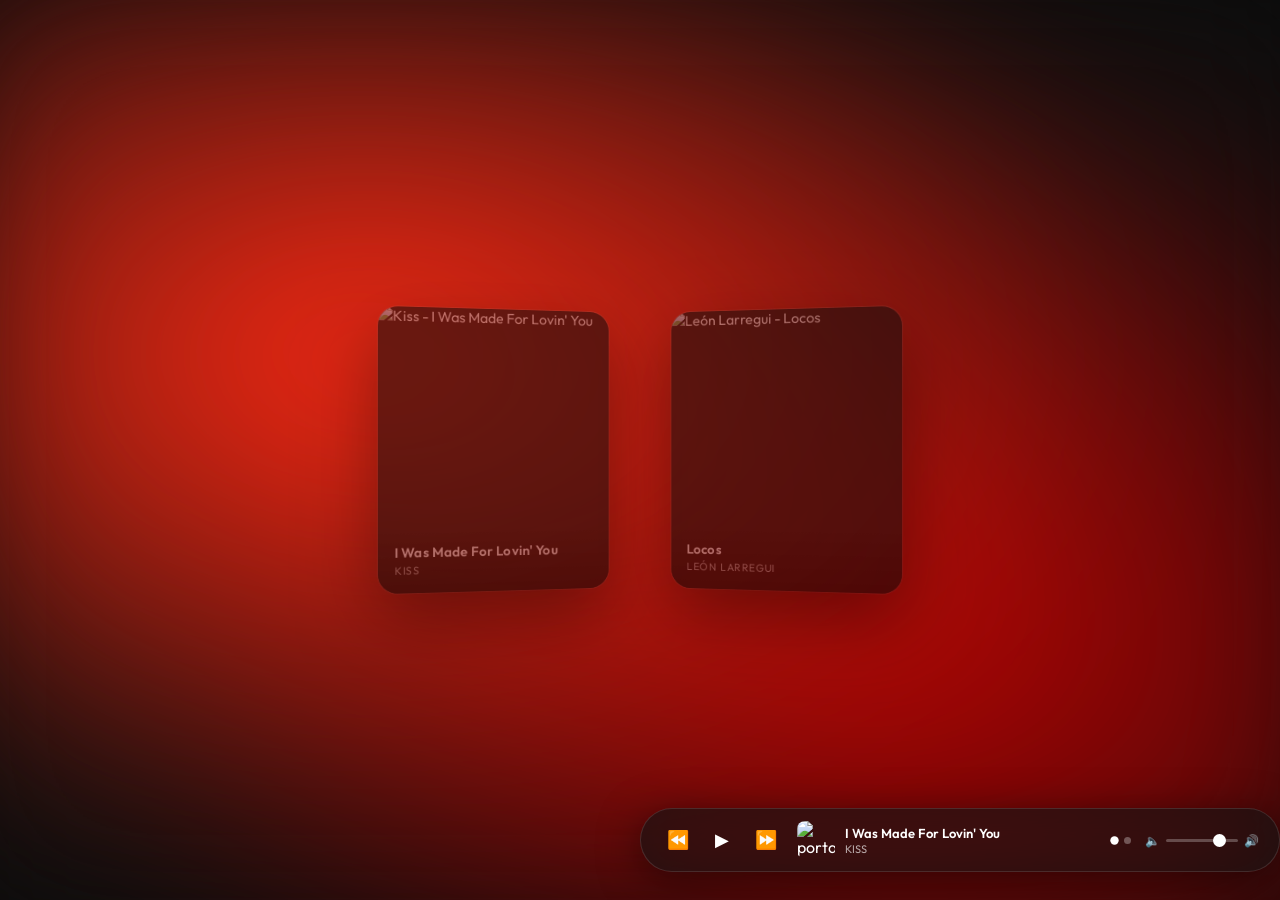
==== index.html @ 0293a6cf "Add audio reactor and waveform visualizer - Created index.html for the main audio reactor interface " ====
<!DOCTYPE html>
<html lang="es">
<head>
  <meta charset="UTF-8" />
  <meta name="viewport" content="width=device-width, initial-scale=1.0"/>
  <title>Audio Reactor</title>

  <!-- Google Fonts -->
  <link rel="preconnect" href="https://fonts.googleapis.com">
  <link href="https://fonts.googleapis.com/css2?family=SF+Pro+Display:wght@300;400;600;700&family=Outfit:wght@300;400;600;700&display=swap" rel="stylesheet">

  <!-- p5.js desde CDN -->
  <script src="https://cdnjs.cloudflare.com/ajax/libs/p5.js/1.9.0/p5.min.js"></script>
  <script src="https://cdnjs.cloudflare.com/ajax/libs/p5.js/1.9.0/addons/p5.sound.min.js"></script>

  <!-- CSS -->
  <link rel="stylesheet" href="css/style.css" />
</head>
<body>

  <!-- Fondo dinámico que cambia de color según la canción -->
  <div id="bg-blur"></div>

  <!-- Contenedor principal -->
  <main class="stage">

    <!-- Carrusel de tarjetas -->
    <section class="carousel" id="carousel">

      <!-- ─── CANCIÓN 1: KISS ─── -->
      <div class="card" data-index="0" data-song="kiss">
        <div class="card-inner">
          <img class="card-art" src="img/kiss.jpg" alt="Kiss - I Was Made For Lovin' You" />
          <canvas class="card-canvas" id="canvas-0"></canvas>
          <div class="card-overlay">
            <p class="card-title">I Was Made For Lovin' You</p>
            <p class="card-artist">KISS</p>
          </div>
          <div class="hold-hint">
            <span class="hold-icon">▶</span>
            <span>Mantén para reproducir</span>
          </div>
        </div>
      </div>

      <!-- ─── CANCIÓN 2: LOCOS ─── -->
      <div class="card" data-index="1" data-song="leon">
        <div class="card-inner">
          <img class="card-art" src="img/leon.jpg" alt="León Larregui - Locos" />
          <canvas class="card-canvas" id="canvas-1"></canvas>
          <div class="card-overlay">
            <p class="card-title">Locos</p>
            <p class="card-artist">León Larregui</p>
          </div>
          <div class="hold-hint">
            <span class="hold-icon">▶</span>
            <span>Mantén para reproducir</span>
          </div>
        </div>
      </div>

    </section>

    <!-- Barra de navegación inferior tipo Apple Music -->
    <nav class="player-bar" id="player-bar">
      <button class="nav-btn" id="btn-prev" title="Anterior">&#9194;</button>
      <button class="nav-btn" id="btn-play" title="Play/Pause">&#9654;</button>
      <button class="nav-btn" id="btn-next" title="Siguiente">&#9193;</button>

      <div class="now-playing" id="now-playing">
        <img class="np-thumb" id="np-thumb" src="img/kiss.jpg" alt="portada" />
        <div class="np-info">
          <span class="np-title" id="np-title">I Was Made For Lovin' You</span>
          <span class="np-artist" id="np-artist">KISS</span>
        </div>
      </div>

      <div class="nav-dots">
        <span class="dot active" data-dot="0"></span>
        <span class="dot" data-dot="1"></span>
      </div>

      <div class="volume-wrap">
        <span>🔈</span>
        <input type="range" id="volume-slider" min="0" max="1" step="0.01" value="0.8" />
        <span>🔊</span>
      </div>
    </nav>

  </main>

  <!-- JS Principal -->
  <script src="js/AudioEngine.js"></script>
  <script src="js/visualizers/BarsVisualizer.js"></script>
  <script src="js/visualizers/WaveVisualizer.js"></script>
  <script src="js/Navigator.js"></script>
  <script src="js/main.js"></script>

</body>
</html>
---- css/style.css ----
/* ============================================================
   AUDIO REACTOR — style.css
   Apple Music–inspired. Fondo translúcido dinámico por canción.
   ============================================================ */
 
/* ── RESET & BASE ── */
*, *::before, *::after { box-sizing: border-box; margin: 0; padding: 0; }
 
:root {
  /* Paleta KISS: rojo sangre + negro */
  --kiss-c1: #c0392b;
  --kiss-c2: #7b0e0e;
  --kiss-c3: #ff6b6b;
 
  /* Paleta LOCOS: teal / morado */
  --leon-c1: #1a535c;
  --leon-c2: #4ecdc4;
  --leon-c3: #a29bfe;
 
  /* Activa al inicio */
  --bg-c1: var(--kiss-c1);
  --bg-c2: var(--kiss-c2);
  --accent: var(--kiss-c3);
 
  --card-w: 260px;
  --card-h: 320px;
  --card-w-active: 310px;
  --card-h-active: 380px;
 
  --glass: rgba(255,255,255,0.08);
  --glass-border: rgba(255,255,255,0.18);
  --text-main: #ffffff;
  --text-sub: rgba(255,255,255,0.65);
  --radius: 22px;
  --font: 'Outfit', sans-serif;
}
 
html, body {
  width: 100%; height: 100%;
  overflow: hidden;
  font-family: var(--font);
  color: var(--text-main);
  background: #0a0a0a;
}
 
/* ── FONDO BLUR DINÁMICO ── */
#bg-blur {
  position: fixed;
  inset: 0;
  background: radial-gradient(ellipse at 30% 40%, var(--bg-c1) 0%, transparent 60%),
              radial-gradient(ellipse at 70% 70%, var(--bg-c2) 0%, transparent 60%),
              #0d0d0d;
  filter: blur(80px) saturate(1.6);
  transform: scale(1.1);
  transition: background 1.2s ease;
  z-index: 0;
}
 
/* capa de grano sutil encima del fondo */
#bg-blur::after {
  content: '';
  position: absolute;
  inset: 0;
  background-image: url("data:image/svg+xml,%3Csvg viewBox='0 0 200 200' xmlns='http://www.w3.org/2000/svg'%3E%3Cfilter id='n'%3E%3CfeTurbulence type='fractalNoise' baseFrequency='0.9' numOctaves='4' stitchTiles='stitch'/%3E%3C/filter%3E%3Crect width='100%25' height='100%25' filter='url(%23n)' opacity='0.06'/%3E%3C/svg%3E");
  opacity: 0.25;
  pointer-events: none;
}
 
/* ── STAGE ── */
.stage {
  position: relative;
  z-index: 1;
  width: 100vw;
  height: 100vh;
  display: flex;
  flex-direction: column;
  align-items: center;
  justify-content: center;
  gap: 40px;
}
 
/* ── CARRUSEL ── */
.carousel {
  display: flex;
  align-items: center;
  justify-content: center;
  gap: 28px;
  perspective: 1000px;
}
 
/* ── TARJETA BASE ── */
.card {
  width: var(--card-w);
  height: var(--card-h);
  border-radius: var(--radius);
  cursor: pointer;
  transition: transform 0.5s cubic-bezier(.34,1.56,.64,1),
              width 0.5s ease, height 0.5s ease,
              opacity 0.5s ease, filter 0.5s ease;
  transform: rotateY(12deg) scale(0.88);
  opacity: 0.55;
  filter: brightness(0.7) saturate(0.7);
  flex-shrink: 0;
  position: relative;
}
 
/* segunda tarjeta espejada */
.card:last-child {
  transform: rotateY(-12deg) scale(0.88);
}
 
/* tarjeta activa */
.card.active {
  width: var(--card-w-active);
  height: var(--card-h-active);
  transform: rotateY(0deg) scale(1);
  opacity: 1;
  filter: brightness(1) saturate(1);
  z-index: 10;
}
 
/* tarjeta con reproducción activa */
.card.playing .card-art { opacity: 0.25; }
.card.playing .card-canvas { opacity: 1; }
.card.playing .hold-hint { opacity: 0; }
 
/* ── INNER ── */
.card-inner {
  position: relative;
  width: 100%;
  height: 100%;
  border-radius: var(--radius);
  overflow: hidden;
  background: #111;
  box-shadow: 0 30px 80px rgba(0,0,0,0.7),
              0 0 0 1px var(--glass-border);
}
 
/* Portada */
.card-art {
  position: absolute;
  inset: 0;
  width: 100%;
  height: 100%;
  object-fit: cover;
  transition: opacity 0.6s ease;
  z-index: 1;
}
 
/* Canvas del visualizador (encima de la portada) */
.card-canvas {
  position: absolute;
  inset: 0;
  width: 100% !important;
  height: 100% !important;
  opacity: 0;
  transition: opacity 0.5s ease;
  z-index: 2;
}
 
/* Overlay degradé inferior */
.card-overlay {
  position: absolute;
  bottom: 0; left: 0; right: 0;
  padding: 20px 18px 18px;
  background: linear-gradient(to top, rgba(0,0,0,0.85) 0%, transparent 100%);
  z-index: 4;
}
 
.card-title {
  font-size: 15px;
  font-weight: 600;
  line-height: 1.3;
  letter-spacing: 0.01em;
}
 
.card-artist {
  font-size: 12px;
  color: var(--text-sub);
  margin-top: 3px;
  letter-spacing: 0.05em;
  text-transform: uppercase;
}
 
/* ── HOLD HINT ── */
.hold-hint {
  position: absolute;
  inset: 0;
  display: flex;
  flex-direction: column;
  align-items: center;
  justify-content: center;
  gap: 8px;
  background: rgba(0,0,0,0.3);
  backdrop-filter: blur(4px);
  color: rgba(255,255,255,0.9);
  font-size: 13px;
  font-weight: 400;
  letter-spacing: 0.04em;
  opacity: 0;
  transition: opacity 0.3s ease;
  z-index: 5;
  pointer-events: none;
}
 
.hold-icon {
  font-size: 32px;
  display: block;
  animation: pulse-icon 1.6s ease-in-out infinite;
}
 
@keyframes pulse-icon {
  0%, 100% { transform: scale(1); opacity: 0.9; }
  50% { transform: scale(1.15); opacity: 1; }
}
 
/* Mostrar hint en hover de la tarjeta activa (no playing) */
.card.active:not(.playing):hover .hold-hint,
.card.active:not(.playing).touch-hold .hold-hint {
  opacity: 1;
}
 
/* ── BARRA PLAYER INFERIOR ── */
.player-bar {
  position: fixed;
  bottom: 28px;
  left: 50%;
  transform: translateX(-50%);
  width: min(640px, 92vw);
  height: 64px;
  background: rgba(20,20,20,0.72);
  backdrop-filter: blur(30px) saturate(1.8);
  -webkit-backdrop-filter: blur(30px) saturate(1.8);
  border-radius: 50px;
  border: 1px solid rgba(255,255,255,0.12);
  box-shadow: 0 8px 40px rgba(0,0,0,0.5);
  display: flex;
  align-items: center;
  padding: 0 20px;
  gap: 14px;
  z-index: 100;
}
 
/* Botones de navegación */
.nav-btn {
  background: none;
  border: none;
  color: var(--text-main);
  font-size: 18px;
  cursor: pointer;
  padding: 4px 6px;
  border-radius: 8px;
  transition: opacity 0.2s, background 0.2s;
  flex-shrink: 0;
}
 
.nav-btn:hover { background: rgba(255,255,255,0.1); }
.nav-btn:active { opacity: 0.6; }
 
/* Now playing info */
.now-playing {
  display: flex;
  align-items: center;
  gap: 10px;
  flex: 1;
  min-width: 0;
}
 
.np-thumb {
  width: 38px;
  height: 38px;
  border-radius: 8px;
  object-fit: cover;
  flex-shrink: 0;
}
 
.np-info {
  display: flex;
  flex-direction: column;
  min-width: 0;
}
 
.np-title {
  font-size: 13px;
  font-weight: 600;
  white-space: nowrap;
  overflow: hidden;
  text-overflow: ellipsis;
}
 
.np-artist {
  font-size: 11px;
  color: var(--text-sub);
  margin-top: 1px;
}
 
/* Dots indicadores */
.nav-dots {
  display: flex;
  gap: 6px;
  flex-shrink: 0;
}
 
.dot {
  width: 7px;
  height: 7px;
  border-radius: 50%;
  background: rgba(255,255,255,0.3);
  cursor: pointer;
  transition: background 0.3s, transform 0.3s;
}
 
.dot.active {
  background: #fff;
  transform: scale(1.2);
}
 
/* Volumen */
.volume-wrap {
  display: flex;
  align-items: center;
  gap: 6px;
  flex-shrink: 0;
  font-size: 12px;
}
 
#volume-slider {
  -webkit-appearance: none;
  appearance: none;
  width: 72px;
  height: 3px;
  border-radius: 3px;
  background: rgba(255,255,255,0.25);
  outline: none;
  cursor: pointer;
}
 
#volume-slider::-webkit-slider-thumb {
  -webkit-appearance: none;
  width: 13px; height: 13px;
  border-radius: 50%;
  background: #fff;
  cursor: pointer;
  transition: transform 0.2s;
}
 
#volume-slider::-webkit-slider-thumb:hover { transform: scale(1.2); }
 
/* ── TEMA KISS (rojo/negro) ── */
body.theme-kiss { --bg-c1: #8b0000; --bg-c2: #2d0000; --accent: #ff4444; }
 
/* ── TEMA LEON (teal/morado) ── */
body.theme-leon { --bg-c1: #0d3b47; --bg-c2: #2d1b69; --accent: #4ecdc4; }
 
/* ── RESPONSIVE MÓVIL ── */
@media (max-width: 600px) {
  :root {
    --card-w: 200px;
    --card-h: 250px;
    --card-w-active: 240px;
    --card-h-active: 300px;
  }
 
  .carousel { gap: 16px; }
 
  .card-title { font-size: 13px; }
  .card-artist { font-size: 11px; }
 
  .volume-wrap { display: none; }
 
  .player-bar {
    width: 94vw;
    bottom: 16px;
    gap: 10px;
    padding: 0 14px;
  }
}
 
/* ── ANIMACIÓN ENTRADA ── */
@keyframes fadeSlideUp {
  from { opacity: 0; transform: translateY(30px); }
  to   { opacity: 1; transform: translateY(0); }
}
 
.carousel { animation: fadeSlideUp 0.8s ease both; }
.player-bar { animation: fadeSlideUp 0.8s 0.2s ease both; }
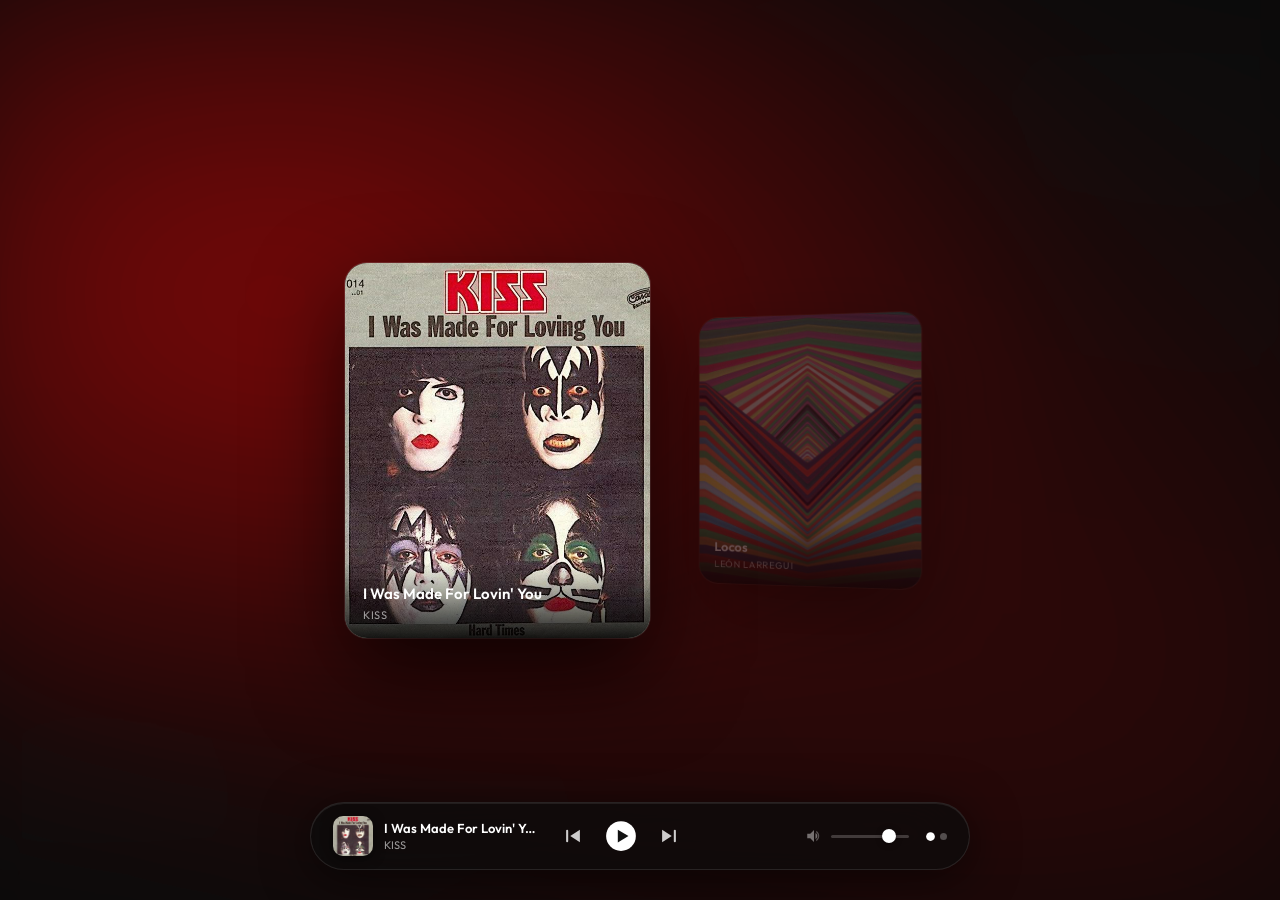
==== commit 00b40623: "feat: update styles and functionality for audio reactor v2 - Redesigned CSS for a centered player ba" ====
--- a/index.html
+++ b/index.html
@@ -4,46 +4,43 @@
   <meta charset="UTF-8" />
   <meta name="viewport" content="width=device-width, initial-scale=1.0"/>
   <title>Audio Reactor</title>
-
-  <!-- Google Fonts -->
   <link rel="preconnect" href="https://fonts.googleapis.com">
-  <link href="https://fonts.googleapis.com/css2?family=SF+Pro+Display:wght@300;400;600;700&family=Outfit:wght@300;400;600;700&display=swap" rel="stylesheet">
-
-  <!-- p5.js desde CDN -->
-  <script src="https://cdnjs.cloudflare.com/ajax/libs/p5.js/1.9.0/p5.min.js"></script>
-  <script src="https://cdnjs.cloudflare.com/ajax/libs/p5.js/1.9.0/addons/p5.sound.min.js"></script>
-
-  <!-- CSS -->
+  <link href="https://fonts.googleapis.com/css2?family=Outfit:wght@300;400;600;700&display=swap" rel="stylesheet">
   <link rel="stylesheet" href="css/style.css" />
 </head>
 <body>
 
-  <!-- Fondo dinámico que cambia de color según la canción -->
+  <!-- Canvas de fondo reactivo -->
+  <canvas id="bg-canvas"></canvas>
+  <!-- Fondo blur de color -->
   <div id="bg-blur"></div>
 
-  <!-- Contenedor principal -->
   <main class="stage">
 
-    <!-- Carrusel de tarjetas -->
     <section class="carousel" id="carousel">
 
-      <!-- ─── CANCIÓN 1: KISS ─── -->
+      <!-- CANCIÓN 1: KISS -->
       <div class="card" data-index="0" data-song="kiss">
         <div class="card-inner">
-          <img class="card-art" src="img/kiss.jpg" alt="Kiss - I Was Made For Lovin' You" />
+          <img class="card-art" src="img/kiss.jpg" alt="Kiss" />
           <canvas class="card-canvas" id="canvas-0"></canvas>
           <div class="card-overlay">
             <p class="card-title">I Was Made For Lovin' You</p>
             <p class="card-artist">KISS</p>
           </div>
           <div class="hold-hint">
-            <span class="hold-icon">▶</span>
-            <span>Mantén para reproducir</span>
+            <!-- Ícono play SVG custom -->
+            <svg class="hold-icon-svg" viewBox="0 0 60 60" fill="none" xmlns="http://www.w3.org/2000/svg">
+              <circle cx="30" cy="30" r="28" stroke="white" stroke-width="2" opacity="0.6"/>
+              <circle cx="30" cy="30" r="28" stroke="white" stroke-width="2" stroke-dasharray="176" stroke-dashoffset="176" class="hint-ring"/>
+              <polygon points="24,18 44,30 24,42" fill="white"/>
+            </svg>
+            <span>Mantén presionado</span>
           </div>
         </div>
       </div>
 
-      <!-- ─── CANCIÓN 2: LOCOS ─── -->
+      <!-- CANCIÓN 2: LOCOS -->
       <div class="card" data-index="1" data-song="leon">
         <div class="card-inner">
           <img class="card-art" src="img/leon.jpg" alt="León Larregui - Locos" />
@@ -53,20 +50,22 @@
             <p class="card-artist">León Larregui</p>
           </div>
           <div class="hold-hint">
-            <span class="hold-icon">▶</span>
-            <span>Mantén para reproducir</span>
+            <svg class="hold-icon-svg" viewBox="0 0 60 60" fill="none" xmlns="http://www.w3.org/2000/svg">
+              <circle cx="30" cy="30" r="28" stroke="white" stroke-width="2" opacity="0.6"/>
+              <circle cx="30" cy="30" r="28" stroke="white" stroke-width="2" stroke-dasharray="176" stroke-dashoffset="176" class="hint-ring"/>
+              <polygon points="24,18 44,30 24,42" fill="white"/>
+            </svg>
+            <span>Mantén presionado</span>
           </div>
         </div>
       </div>
 
     </section>
 
-    <!-- Barra de navegación inferior tipo Apple Music -->
+    <!-- ── BARRA PLAYER CENTRADA ── -->
     <nav class="player-bar" id="player-bar">
-      <button class="nav-btn" id="btn-prev" title="Anterior">&#9194;</button>
-      <button class="nav-btn" id="btn-play" title="Play/Pause">&#9654;</button>
-      <button class="nav-btn" id="btn-next" title="Siguiente">&#9193;</button>
 
+      <!-- Miniatura + info -->
       <div class="now-playing" id="now-playing">
         <img class="np-thumb" id="np-thumb" src="img/kiss.jpg" alt="portada" />
         <div class="np-info">
@@ -75,21 +74,63 @@
         </div>
       </div>
 
+      <!-- Controles centrales -->
+      <div class="controls">
+
+        <!-- Anterior -->
+        <button class="nav-btn" id="btn-prev" title="Anterior">
+          <svg viewBox="0 0 32 32" fill="none" xmlns="http://www.w3.org/2000/svg">
+            <rect x="6" y="7" width="3" height="18" rx="1.5" fill="currentColor"/>
+            <path d="M26 7L12 16L26 25V7Z" fill="currentColor"/>
+          </svg>
+        </button>
+
+        <!-- Play / Pause -->
+        <button class="nav-btn play-btn" id="btn-play" title="Play/Pause">
+          <!-- Estado PLAY -->
+          <svg class="icon-play" viewBox="0 0 32 32" fill="none" xmlns="http://www.w3.org/2000/svg">
+            <circle cx="16" cy="16" r="14" fill="white"/>
+            <polygon points="13,10 23,16 13,22" fill="#111"/>
+          </svg>
+          <!-- Estado PAUSE (oculto por defecto) -->
+          <svg class="icon-pause" viewBox="0 0 32 32" fill="none" xmlns="http://www.w3.org/2000/svg" style="display:none">
+            <circle cx="16" cy="16" r="14" fill="white"/>
+            <rect x="11" y="10" width="3.5" height="12" rx="1.5" fill="#111"/>
+            <rect x="17.5" y="10" width="3.5" height="12" rx="1.5" fill="#111"/>
+          </svg>
+        </button>
+
+        <!-- Siguiente -->
+        <button class="nav-btn" id="btn-next" title="Siguiente">
+          <svg viewBox="0 0 32 32" fill="none" xmlns="http://www.w3.org/2000/svg">
+            <rect x="23" y="7" width="3" height="18" rx="1.5" fill="currentColor"/>
+            <path d="M6 7L20 16L6 25V7Z" fill="currentColor"/>
+          </svg>
+        </button>
+
+      </div>
+
+      <!-- Volumen -->
+      <div class="volume-wrap">
+        <!-- Ícono volumen SVG -->
+        <svg viewBox="0 0 24 24" fill="none" class="vol-icon" xmlns="http://www.w3.org/2000/svg">
+          <path d="M3 9v6h4l5 5V4L7 9H3z" fill="currentColor" opacity="0.7"/>
+          <path d="M16.5 12c0-1.77-1.02-3.29-2.5-4.03v8.06c1.48-.74 2.5-2.26 2.5-4.03z" fill="currentColor" opacity="0.7"/>
+          <path d="M19 12c0 2.93-1.6 5.5-4 6.93v-2.16c1.48-1.17 2.5-2.93 2.5-4.77 0-1.84-1.02-3.6-2.5-4.77V5.07C17.4 6.5 19 9.07 19 12z" fill="currentColor" opacity="0.5"/>
+        </svg>
+        <input type="range" id="volume-slider" min="0" max="1" step="0.01" value="0.8" />
+      </div>
+
+      <!-- Dots indicadores -->
       <div class="nav-dots">
         <span class="dot active" data-dot="0"></span>
         <span class="dot" data-dot="1"></span>
       </div>
 
-      <div class="volume-wrap">
-        <span>🔈</span>
-        <input type="range" id="volume-slider" min="0" max="1" step="0.01" value="0.8" />
-        <span>🔊</span>
-      </div>
     </nav>
 
   </main>
 
-  <!-- JS Principal -->
   <script src="js/AudioEngine.js"></script>
   <script src="js/visualizers/BarsVisualizer.js"></script>
   <script src="js/visualizers/WaveVisualizer.js"></script>
--- a/css/style.css
+++ b/css/style.css
@@ -1,115 +1,134 @@
 /* ============================================================
-   AUDIO REACTOR — style.css
-   Apple Music–inspired. Fondo translúcido dinámico por canción.
+   AUDIO REACTOR — style.css  (versión 2)
+   Barra centrada, iconos SVG, fondo reactivo, respuesta inmediata
    ============================================================ */
- 
-/* ── RESET & BASE ── */
+
 *, *::before, *::after { box-sizing: border-box; margin: 0; padding: 0; }
- 
+
 :root {
-  /* Paleta KISS: rojo sangre + negro */
-  --kiss-c1: #c0392b;
-  --kiss-c2: #7b0e0e;
-  --kiss-c3: #ff6b6b;
- 
-  /* Paleta LOCOS: teal / morado */
-  --leon-c1: #1a535c;
-  --leon-c2: #4ecdc4;
-  --leon-c3: #a29bfe;
- 
-  /* Activa al inicio */
+  --kiss-c1: #8b0000;
+  --kiss-c2: #2d0000;
+  --kiss-accent: #ff4444;
+
+  --leon-c1: #0d3b47;
+  --leon-c2: #2d1b69;
+  --leon-accent: #4ecdc4;
+
   --bg-c1: var(--kiss-c1);
   --bg-c2: var(--kiss-c2);
-  --accent: var(--kiss-c3);
- 
-  --card-w: 260px;
-  --card-h: 320px;
-  --card-w-active: 310px;
-  --card-h-active: 380px;
- 
-  --glass: rgba(255,255,255,0.08);
-  --glass-border: rgba(255,255,255,0.18);
+  --accent: var(--kiss-accent);
+
+  --card-w: 255px;
+  --card-h: 315px;
+  --card-w-active: 305px;
+  --card-h-active: 375px;
+
+  --glass-border: rgba(255,255,255,0.15);
   --text-main: #ffffff;
-  --text-sub: rgba(255,255,255,0.65);
+  --text-sub: rgba(255,255,255,0.6);
   --radius: 22px;
   --font: 'Outfit', sans-serif;
 }
- 
+
 html, body {
   width: 100%; height: 100%;
   overflow: hidden;
   font-family: var(--font);
   color: var(--text-main);
-  background: #0a0a0a;
-}
- 
-/* ── FONDO BLUR DINÁMICO ── */
+  background: #080808;
+}
+
+/* ══════════════════════════════════════
+   FONDO: canvas reactivo + blur de color
+   ══════════════════════════════════════ */
+
+/* Canvas que dibuja el visualizador en el fondo */
+#bg-canvas {
+  position: fixed;
+  inset: 0;
+  width: 100%;
+  height: 100%;
+  z-index: 0;
+  opacity: 0;
+  transition: opacity 0.6s ease;
+  pointer-events: none;
+}
+
+#bg-canvas.active { opacity: 1; }
+
+/* Capa de color blur encima del canvas */
 #bg-blur {
   position: fixed;
   inset: 0;
-  background: radial-gradient(ellipse at 30% 40%, var(--bg-c1) 0%, transparent 60%),
-              radial-gradient(ellipse at 70% 70%, var(--bg-c2) 0%, transparent 60%),
-              #0d0d0d;
-  filter: blur(80px) saturate(1.6);
-  transform: scale(1.1);
-  transition: background 1.2s ease;
-  z-index: 0;
-}
- 
-/* capa de grano sutil encima del fondo */
+  background:
+    radial-gradient(ellipse at 25% 35%, var(--bg-c1) 0%, transparent 55%),
+    radial-gradient(ellipse at 75% 70%, var(--bg-c2) 0%, transparent 55%),
+    #080808;
+  filter: blur(90px) saturate(1.8);
+  transform: scale(1.15);
+  transition: background 1.4s ease;
+  z-index: 1;
+  /* Este blur se mezcla encima del canvas de fondo */
+  mix-blend-mode: screen;
+}
+
+/* Oscurecedor encima de todo el fondo para que las tarjetas resalten */
 #bg-blur::after {
   content: '';
-  position: absolute;
+  position: fixed;
   inset: 0;
-  background-image: url("data:image/svg+xml,%3Csvg viewBox='0 0 200 200' xmlns='http://www.w3.org/2000/svg'%3E%3Cfilter id='n'%3E%3CfeTurbulence type='fractalNoise' baseFrequency='0.9' numOctaves='4' stitchTiles='stitch'/%3E%3C/filter%3E%3Crect width='100%25' height='100%25' filter='url(%23n)' opacity='0.06'/%3E%3C/svg%3E");
-  opacity: 0.25;
+  background: rgba(0,0,0,0.45);
   pointer-events: none;
 }
- 
-/* ── STAGE ── */
+
+/* ══════════════════════════════════
+   STAGE
+   ══════════════════════════════════ */
 .stage {
   position: relative;
-  z-index: 1;
+  z-index: 2;
   width: 100vw;
   height: 100vh;
   display: flex;
   flex-direction: column;
   align-items: center;
   justify-content: center;
-  gap: 40px;
-}
- 
-/* ── CARRUSEL ── */
+  gap: 44px;
+}
+
+/* ══════════════════════════════════
+   CARRUSEL
+   ══════════════════════════════════ */
 .carousel {
   display: flex;
   align-items: center;
   justify-content: center;
-  gap: 28px;
+  gap: 30px;
   perspective: 1000px;
-}
- 
-/* ── TARJETA BASE ── */
+  animation: fadeSlideUp 0.7s ease both;
+}
+
+/* ── Tarjeta base ── */
 .card {
   width: var(--card-w);
   height: var(--card-h);
   border-radius: var(--radius);
   cursor: pointer;
-  transition: transform 0.5s cubic-bezier(.34,1.56,.64,1),
-              width 0.5s ease, height 0.5s ease,
-              opacity 0.5s ease, filter 0.5s ease;
-  transform: rotateY(12deg) scale(0.88);
-  opacity: 0.55;
-  filter: brightness(0.7) saturate(0.7);
+  transition:
+    transform 0.55s cubic-bezier(.34,1.4,.64,1),
+    width 0.55s ease,
+    height 0.55s ease,
+    opacity 0.4s ease,
+    filter 0.4s ease;
+  transform: rotateY(14deg) scale(0.86);
+  opacity: 0.5;
+  filter: brightness(0.6) saturate(0.6);
   flex-shrink: 0;
   position: relative;
 }
- 
-/* segunda tarjeta espejada */
-.card:last-child {
-  transform: rotateY(-12deg) scale(0.88);
-}
- 
-/* tarjeta activa */
+
+.card:last-child { transform: rotateY(-14deg) scale(0.86); }
+
 .card.active {
   width: var(--card-w-active);
   height: var(--card-h-active);
@@ -118,269 +137,301 @@
   filter: brightness(1) saturate(1);
   z-index: 10;
 }
- 
-/* tarjeta con reproducción activa */
-.card.playing .card-art { opacity: 0.25; }
+
+/* Cuando está reproduciendo: portada se oscurece para ver el visualizador */
+.card.playing .card-art   { opacity: 0.18; }
 .card.playing .card-canvas { opacity: 1; }
-.card.playing .hold-hint { opacity: 0; }
- 
-/* ── INNER ── */
+.card.playing .hold-hint  { opacity: 0 !important; pointer-events: none; }
+
+/* ── Inner ── */
 .card-inner {
   position: relative;
-  width: 100%;
-  height: 100%;
+  width: 100%; height: 100%;
   border-radius: var(--radius);
   overflow: hidden;
   background: #111;
-  box-shadow: 0 30px 80px rgba(0,0,0,0.7),
-              0 0 0 1px var(--glass-border);
-}
- 
+  box-shadow:
+    0 35px 90px rgba(0,0,0,0.75),
+    0 0 0 1px var(--glass-border);
+}
+
 /* Portada */
 .card-art {
-  position: absolute;
-  inset: 0;
-  width: 100%;
-  height: 100%;
+  position: absolute; inset: 0;
+  width: 100%; height: 100%;
   object-fit: cover;
-  transition: opacity 0.6s ease;
+  transition: opacity 0.4s ease;
   z-index: 1;
 }
- 
-/* Canvas del visualizador (encima de la portada) */
+
+/* Canvas visualizador */
 .card-canvas {
-  position: absolute;
-  inset: 0;
-  width: 100% !important;
-  height: 100% !important;
+  position: absolute; inset: 0;
+  width: 100% !important; height: 100% !important;
   opacity: 0;
-  transition: opacity 0.5s ease;
+  transition: opacity 0.3s ease;
   z-index: 2;
 }
- 
-/* Overlay degradé inferior */
+
+/* Degradé inferior */
 .card-overlay {
   position: absolute;
   bottom: 0; left: 0; right: 0;
-  padding: 20px 18px 18px;
-  background: linear-gradient(to top, rgba(0,0,0,0.85) 0%, transparent 100%);
+  padding: 22px 18px 16px;
+  background: linear-gradient(to top, rgba(0,0,0,0.88) 0%, transparent 100%);
   z-index: 4;
 }
- 
-.card-title {
-  font-size: 15px;
-  font-weight: 600;
-  line-height: 1.3;
-  letter-spacing: 0.01em;
-}
- 
-.card-artist {
+
+.card-title  { font-size: 15px; font-weight: 600; line-height: 1.3; }
+.card-artist { font-size: 11px; color: var(--text-sub); margin-top: 4px; letter-spacing: 0.06em; text-transform: uppercase; }
+
+/* ── Hold hint — aparece INMEDIATAMENTE en hover ── */
+.hold-hint {
+  position: absolute; inset: 0;
+  display: flex;
+  flex-direction: column;
+  align-items: center;
+  justify-content: center;
+  gap: 12px;
+  background: rgba(0,0,0,0.35);
+  backdrop-filter: blur(3px);
+  color: #fff;
   font-size: 12px;
-  color: var(--text-sub);
-  margin-top: 3px;
-  letter-spacing: 0.05em;
-  text-transform: uppercase;
-}
- 
-/* ── HOLD HINT ── */
-.hold-hint {
-  position: absolute;
-  inset: 0;
-  display: flex;
-  flex-direction: column;
-  align-items: center;
-  justify-content: center;
-  gap: 8px;
-  background: rgba(0,0,0,0.3);
-  backdrop-filter: blur(4px);
-  color: rgba(255,255,255,0.9);
-  font-size: 13px;
-  font-weight: 400;
-  letter-spacing: 0.04em;
+  letter-spacing: 0.08em;
+  font-weight: 300;
+  /* INMEDIATO: sin delay de transición */
   opacity: 0;
-  transition: opacity 0.3s ease;
+  transition: opacity 0.15s ease;
   z-index: 5;
   pointer-events: none;
 }
- 
-.hold-icon {
-  font-size: 32px;
-  display: block;
-  animation: pulse-icon 1.6s ease-in-out infinite;
-}
- 
-@keyframes pulse-icon {
-  0%, 100% { transform: scale(1); opacity: 0.9; }
-  50% { transform: scale(1.15); opacity: 1; }
-}
- 
-/* Mostrar hint en hover de la tarjeta activa (no playing) */
-.card.active:not(.playing):hover .hold-hint,
+
+/* SVG del hint */
+.hold-icon-svg {
+  width: 58px;
+  height: 58px;
+  filter: drop-shadow(0 0 10px rgba(255,255,255,0.5));
+}
+
+/* Anillo animado que se llena */
+.hint-ring {
+  transform-origin: center;
+  transform: rotate(-90deg);
+  transition: stroke-dashoffset 0.25s linear;
+  animation: none;
+}
+
+/* Aparece el hint en hover (tarjeta activa, no playing) */
+.card.active:not(.playing):hover .hold-hint {
+  opacity: 1;
+}
+
+/* En táctil: aparece al tocar */
 .card.active:not(.playing).touch-hold .hold-hint {
   opacity: 1;
 }
- 
-/* ── BARRA PLAYER INFERIOR ── */
+
+/* Anillo se llena cuando está en hold */
+.card.active.holding .hint-ring {
+  animation: fill-ring 0.25s linear forwards;
+}
+
+@keyframes fill-ring {
+  from { stroke-dashoffset: 176; }
+  to   { stroke-dashoffset: 0; }
+}
+
+/* ══════════════════════════════════
+   BARRA PLAYER — centrada y rediseñada
+   ══════════════════════════════════ */
 .player-bar {
   position: fixed;
-  bottom: 28px;
+  bottom: 30px;
   left: 50%;
   transform: translateX(-50%);
-  width: min(640px, 92vw);
-  height: 64px;
-  background: rgba(20,20,20,0.72);
-  backdrop-filter: blur(30px) saturate(1.8);
-  -webkit-backdrop-filter: blur(30px) saturate(1.8);
-  border-radius: 50px;
-  border: 1px solid rgba(255,255,255,0.12);
-  box-shadow: 0 8px 40px rgba(0,0,0,0.5);
-  display: flex;
-  align-items: center;
-  padding: 0 20px;
-  gap: 14px;
+  width: min(660px, 94vw);
+  height: 68px;
+  /* Glassmorphism oscuro */
+  background: rgba(12, 12, 12, 0.78);
+  backdrop-filter: blur(36px) saturate(1.6);
+  -webkit-backdrop-filter: blur(36px) saturate(1.6);
+  border-radius: 44px;
+  border: 1px solid rgba(255,255,255,0.1);
+  box-shadow:
+    0 8px 48px rgba(0,0,0,0.6),
+    inset 0 1px 0 rgba(255,255,255,0.08);
+  display: grid;
+  /* now-playing | controls | volume | dots */
+  grid-template-columns: 1fr auto 1fr auto;
+  align-items: center;
+  padding: 0 22px;
+  gap: 18px;
   z-index: 100;
-}
- 
-/* Botones de navegación */
+  animation: fadeSlideUp 0.7s 0.15s ease both;
+}
+
+/* Now playing */
+.now-playing {
+  display: flex;
+  align-items: center;
+  gap: 11px;
+  min-width: 0;
+}
+
+.np-thumb {
+  width: 40px; height: 40px;
+  border-radius: 10px;
+  object-fit: cover;
+  flex-shrink: 0;
+  box-shadow: 0 2px 12px rgba(0,0,0,0.5);
+}
+
+.np-info { display: flex; flex-direction: column; min-width: 0; }
+
+.np-title {
+  font-size: 13px; font-weight: 600;
+  white-space: nowrap; overflow: hidden; text-overflow: ellipsis;
+}
+
+.np-artist {
+  font-size: 11px; color: var(--text-sub); margin-top: 2px;
+}
+
+/* Controles centrales */
+.controls {
+  display: flex;
+  align-items: center;
+  gap: 8px;
+}
+
+/* Botones base */
 .nav-btn {
   background: none;
   border: none;
   color: var(--text-main);
-  font-size: 18px;
   cursor: pointer;
-  padding: 4px 6px;
-  border-radius: 8px;
-  transition: opacity 0.2s, background 0.2s;
-  flex-shrink: 0;
-}
- 
-.nav-btn:hover { background: rgba(255,255,255,0.1); }
-.nav-btn:active { opacity: 0.6; }
- 
-/* Now playing info */
-.now-playing {
-  display: flex;
-  align-items: center;
-  gap: 10px;
-  flex: 1;
-  min-width: 0;
-}
- 
-.np-thumb {
-  width: 38px;
-  height: 38px;
-  border-radius: 8px;
-  object-fit: cover;
-  flex-shrink: 0;
-}
- 
-.np-info {
-  display: flex;
-  flex-direction: column;
-  min-width: 0;
-}
- 
-.np-title {
-  font-size: 13px;
-  font-weight: 600;
-  white-space: nowrap;
-  overflow: hidden;
-  text-overflow: ellipsis;
-}
- 
-.np-artist {
-  font-size: 11px;
-  color: var(--text-sub);
-  margin-top: 1px;
-}
- 
-/* Dots indicadores */
-.nav-dots {
-  display: flex;
-  gap: 6px;
-  flex-shrink: 0;
-}
- 
-.dot {
-  width: 7px;
-  height: 7px;
+  display: flex;
+  align-items: center;
+  justify-content: center;
+  padding: 6px;
   border-radius: 50%;
-  background: rgba(255,255,255,0.3);
-  cursor: pointer;
-  transition: background 0.3s, transform 0.3s;
-}
- 
-.dot.active {
-  background: #fff;
-  transform: scale(1.2);
-}
- 
+  transition: background 0.2s, transform 0.15s, opacity 0.2s;
+  opacity: 0.8;
+}
+
+.nav-btn:hover  { background: rgba(255,255,255,0.1); opacity: 1; }
+.nav-btn:active { transform: scale(0.9); }
+
+.nav-btn svg { width: 22px; height: 22px; display: block; }
+
+/* Botón play grande */
+.play-btn {
+  width: 46px; height: 46px;
+  opacity: 1;
+  transition: transform 0.2s cubic-bezier(.34,1.56,.64,1);
+}
+
+.play-btn svg { width: 46px; height: 46px; }
+.play-btn:hover { background: none; transform: scale(1.1); }
+.play-btn:active { transform: scale(0.95); }
+
 /* Volumen */
 .volume-wrap {
   display: flex;
   align-items: center;
-  gap: 6px;
+  gap: 8px;
+  justify-content: flex-end;
+}
+
+.vol-icon {
+  width: 18px; height: 18px;
+  color: var(--text-sub);
   flex-shrink: 0;
-  font-size: 12px;
-}
- 
+}
+
 #volume-slider {
   -webkit-appearance: none;
   appearance: none;
-  width: 72px;
-  height: 3px;
+  width: 78px; height: 3px;
   border-radius: 3px;
-  background: rgba(255,255,255,0.25);
+  background: rgba(255,255,255,0.2);
   outline: none;
   cursor: pointer;
 }
- 
+
 #volume-slider::-webkit-slider-thumb {
   -webkit-appearance: none;
-  width: 13px; height: 13px;
+  width: 14px; height: 14px;
   border-radius: 50%;
   background: #fff;
   cursor: pointer;
-  transition: transform 0.2s;
-}
- 
-#volume-slider::-webkit-slider-thumb:hover { transform: scale(1.2); }
- 
-/* ── TEMA KISS (rojo/negro) ── */
+  transition: transform 0.15s;
+  box-shadow: 0 1px 6px rgba(0,0,0,0.4);
+}
+
+#volume-slider::-webkit-slider-thumb:hover { transform: scale(1.25); }
+
+/* Dots */
+.nav-dots {
+  display: flex;
+  gap: 6px;
+  flex-shrink: 0;
+}
+
+.dot {
+  width: 7px; height: 7px;
+  border-radius: 50%;
+  background: rgba(255,255,255,0.28);
+  cursor: pointer;
+  transition: background 0.3s, transform 0.3s;
+}
+
+.dot.active { background: #fff; transform: scale(1.25); }
+
+/* ══════════════════════════════════
+   TEMAS DE COLOR
+   ══════════════════════════════════ */
 body.theme-kiss { --bg-c1: #8b0000; --bg-c2: #2d0000; --accent: #ff4444; }
- 
-/* ── TEMA LEON (teal/morado) ── */
 body.theme-leon { --bg-c1: #0d3b47; --bg-c2: #2d1b69; --accent: #4ecdc4; }
- 
-/* ── RESPONSIVE MÓVIL ── */
+
+/* ══════════════════════════════════
+   RESPONSIVE MÓVIL
+   ══════════════════════════════════ */
 @media (max-width: 600px) {
   :root {
-    --card-w: 200px;
-    --card-h: 250px;
-    --card-w-active: 240px;
-    --card-h-active: 300px;
+    --card-w: 190px; --card-h: 240px;
+    --card-w-active: 230px; --card-h-active: 290px;
   }
- 
-  .carousel { gap: 16px; }
- 
-  .card-title { font-size: 13px; }
-  .card-artist { font-size: 11px; }
- 
+
+  .carousel { gap: 14px; }
+
+  .player-bar {
+    width: 96vw;
+    bottom: 14px;
+    padding: 0 14px;
+    gap: 10px;
+    grid-template-columns: 1fr auto auto;
+  }
+
   .volume-wrap { display: none; }
- 
-  .player-bar {
-    width: 94vw;
-    bottom: 16px;
-    gap: 10px;
-    padding: 0 14px;
-  }
-}
- 
-/* ── ANIMACIÓN ENTRADA ── */
+  .np-title    { font-size: 12px; }
+  .play-btn    { width: 40px; height: 40px; }
+  .play-btn svg { width: 40px; height: 40px; }
+}
+
+/* ══════════════════════════════════
+   ANIMACIONES
+   ══════════════════════════════════ */
 @keyframes fadeSlideUp {
-  from { opacity: 0; transform: translateY(30px); }
+  from { opacity: 0; transform: translateX(-50%) translateY(24px); }
+  to   { opacity: 1; transform: translateX(-50%) translateY(0); }
+}
+
+.carousel {
+  animation: fadeSlideUpSimple 0.7s ease both;
+}
+
+@keyframes fadeSlideUpSimple {
+  from { opacity: 0; transform: translateY(24px); }
   to   { opacity: 1; transform: translateY(0); }
-}
- 
-.carousel { animation: fadeSlideUp 0.8s ease both; }
-.player-bar { animation: fadeSlideUp 0.8s 0.2s ease both; }+}
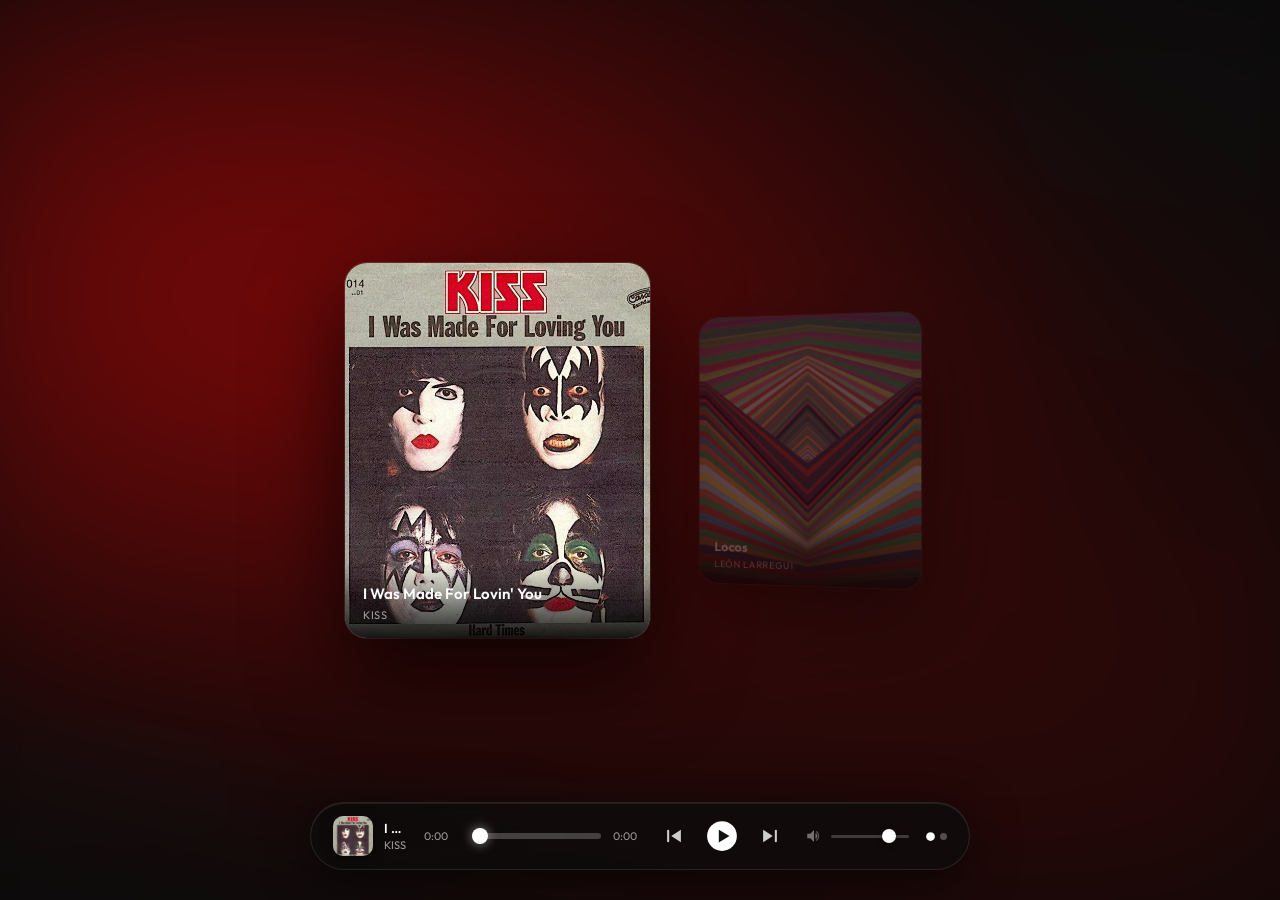
==== commit 1068e4d4: "feat: enhance BarsVisualizer and WaveVisualizer with fluid fire and particle effects - Updated BarsV" ====
--- a/index.html
+++ b/index.html
@@ -76,7 +76,21 @@
 
       <!-- Controles centrales -->
       <div class="controls">
+    <div class="progress-wrap">
 
+  <span id="current-time">0:00</span>
+
+  <input
+    type="range"
+    id="progress-slider"
+    min="0"
+    max="100"
+    value="0"
+  >
+
+  <span id="duration-time">0:00</span>
+
+</div>
         <!-- Anterior -->
         <button class="nav-btn" id="btn-prev" title="Anterior">
           <svg viewBox="0 0 32 32" fill="none" xmlns="http://www.w3.org/2000/svg">
--- a/css/style.css
+++ b/css/style.css
@@ -139,7 +139,7 @@
 }
 
 /* Cuando está reproduciendo: portada se oscurece para ver el visualizador */
-.card.playing .card-art   { opacity: 0.18; }
+.card.playing .card-art   { opacity: 0.35; }
 .card.playing .card-canvas { opacity: 1; }
 .card.playing .hold-hint  { opacity: 0 !important; pointer-events: none; }
 
@@ -170,7 +170,8 @@
   width: 100% !important; height: 100% !important;
   opacity: 0;
   transition: opacity 0.3s ease;
-  z-index: 2;
+  z-index: 3;
+  mix-blend-mode: screen;
 }
 
 /* Degradé inferior */
@@ -434,4 +435,47 @@
 @keyframes fadeSlideUpSimple {
   from { opacity: 0; transform: translateY(24px); }
   to   { opacity: 1; transform: translateY(0); }
+}
+ .progress-wrap{
+  display:flex;
+  align-items:center;
+  gap:12px;
+  width:100%;
+}
+
+.progress-wrap span{
+  font-size:11px;
+  color:rgba(255,255,255,.6);
+  min-width:36px;
+}
+#progress-slider{
+  flex:1;
+  appearance:none;
+  height:6px;
+  border-radius:999px;
+  background:rgba(255,255,255,.22);
+  cursor:pointer;
+}
+
+#progress-slider::-webkit-slider-thumb{
+  appearance:none;
+  width:16px;
+  height:16px;
+  border-radius:50%;
+  background:#fff;
+  border:none;
+  cursor:pointer;
+  box-shadow:0 0 12px rgba(255,255,255,.5);
+}
+
+@media (pointer: coarse){
+
+  .card-canvas{
+    opacity:1 !important;
+  }
+
+  .card.playing .card-art{
+    opacity:.25;
+  }
+
 }
